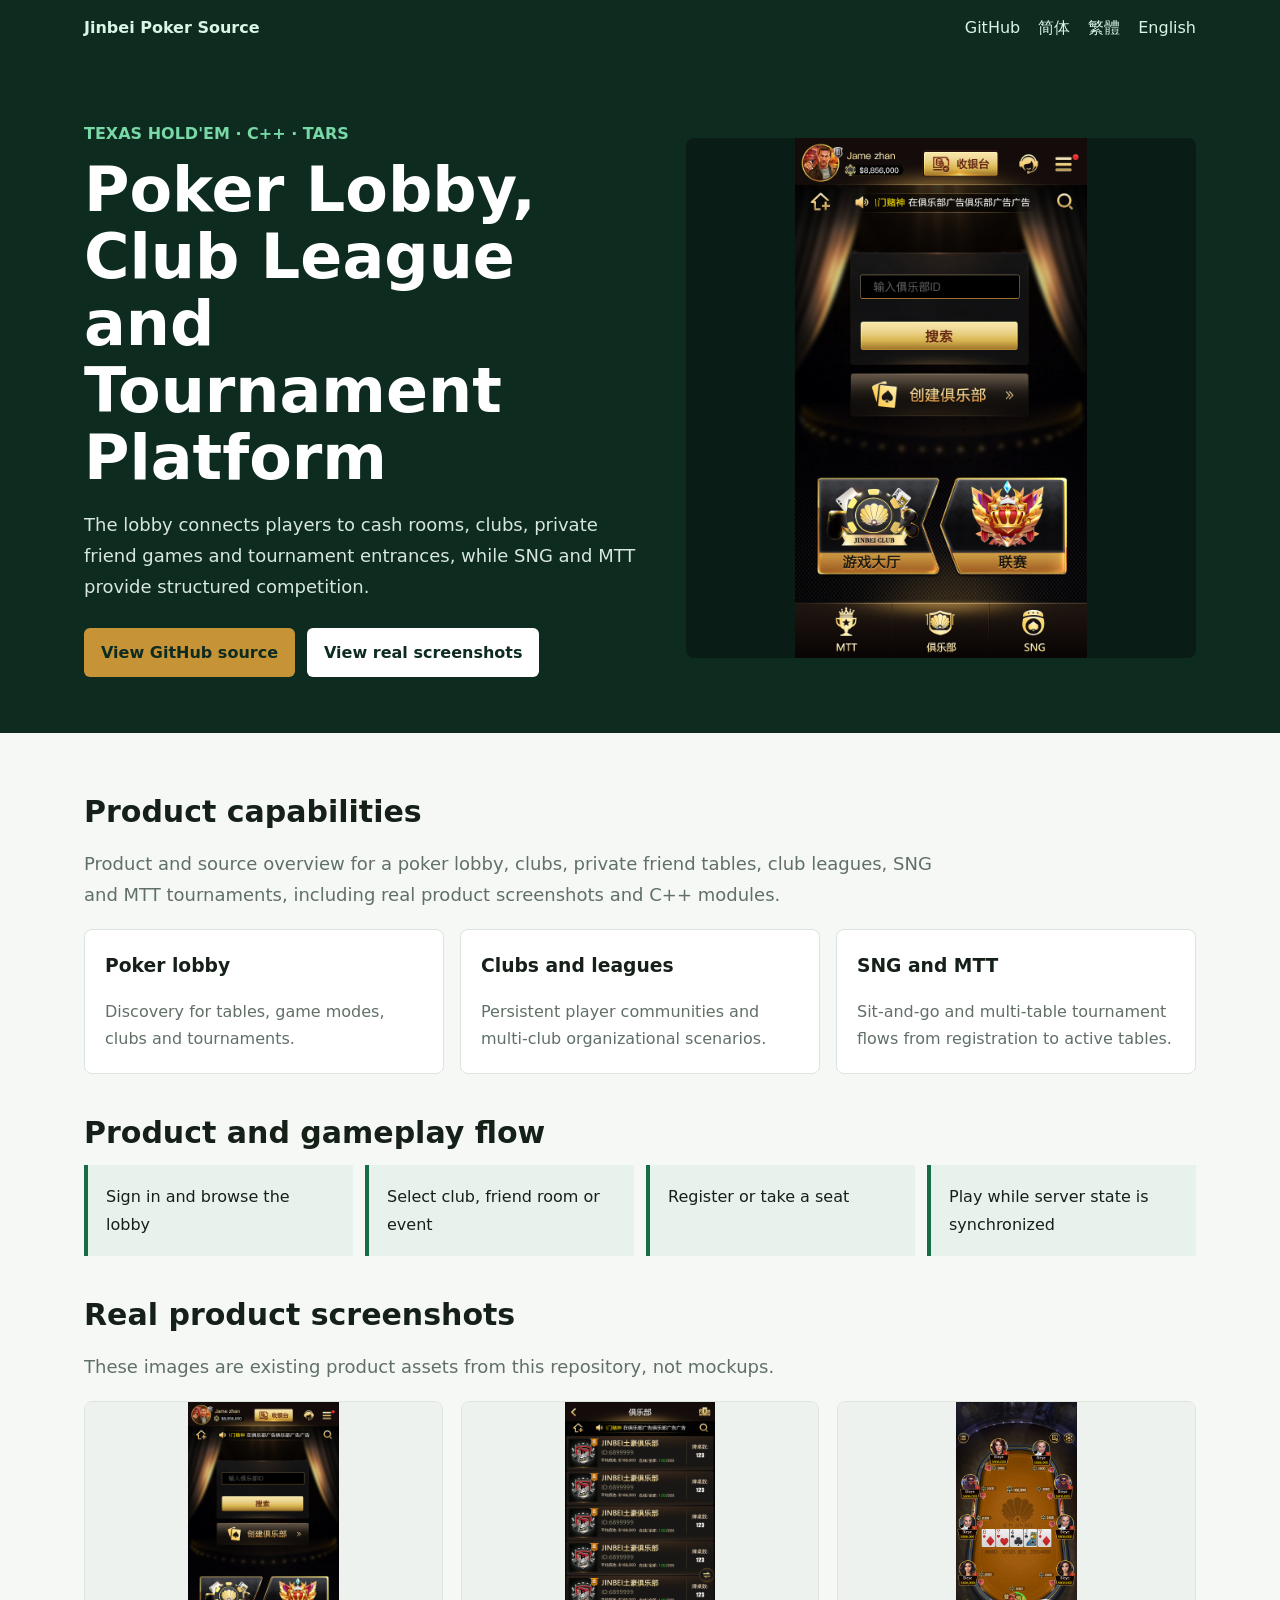
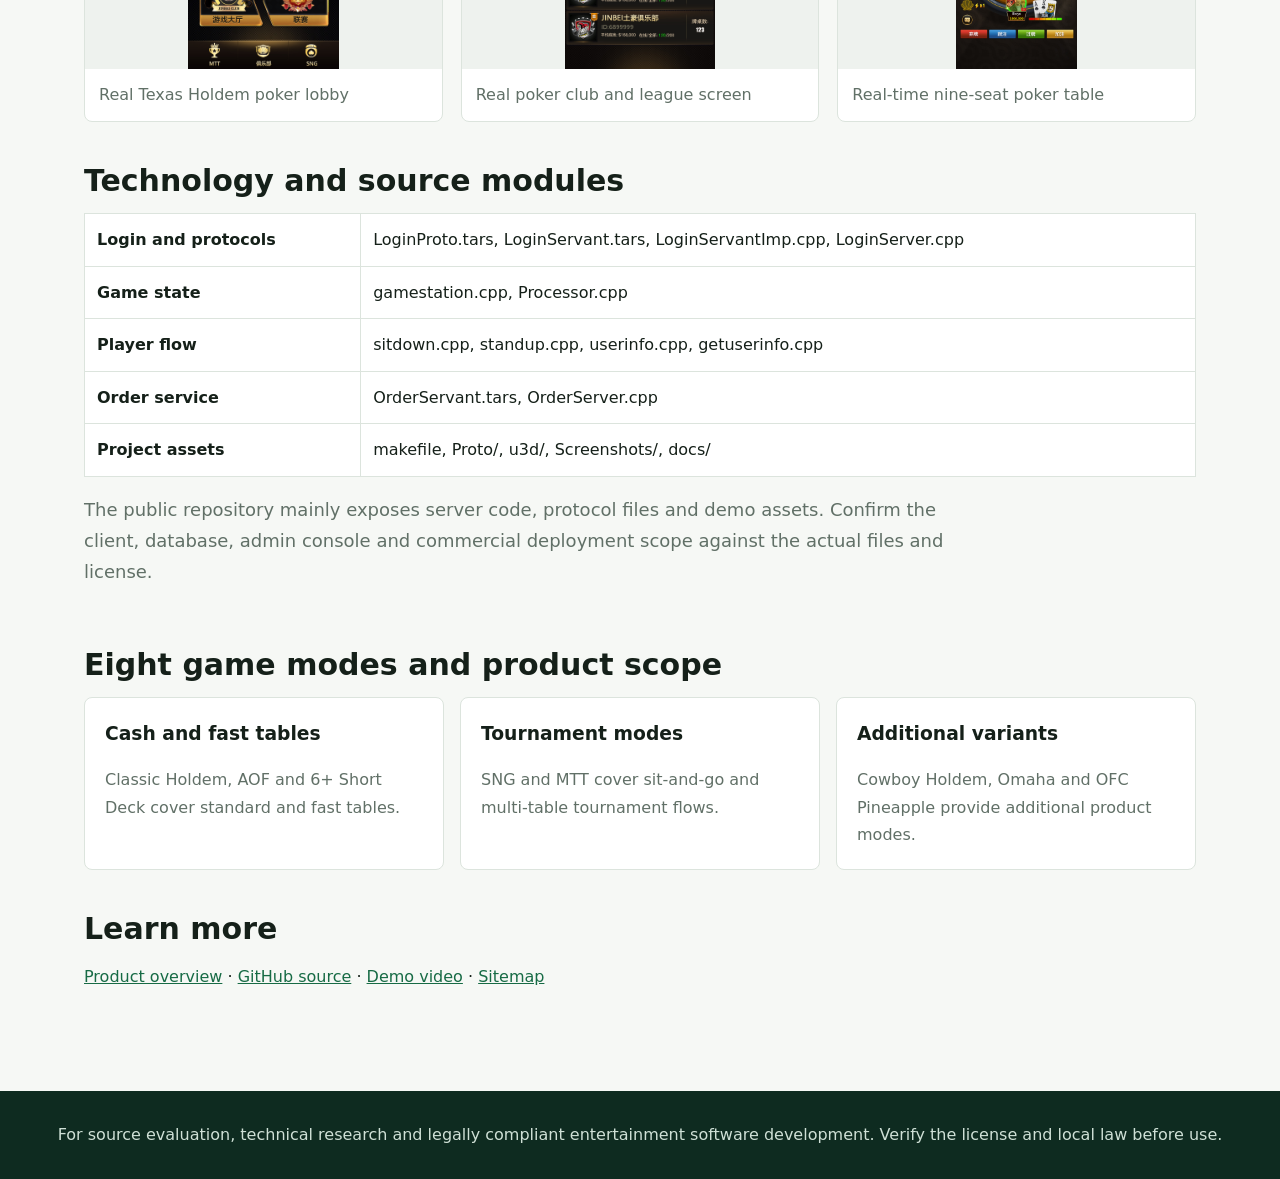
==== docs/en/poker-lobby-tournament-platform.html @ 3e7f1593 "Add files via upload" ====
<!doctype html><html lang="en"><head><meta charset="utf-8"><meta name="viewport" content="width=device-width,initial-scale=1"><title>Poker Lobby, Club League and Tournament Source Platform</title><meta name="description" content="Product and source overview for a poker lobby, clubs, private friend tables, club leagues, SNG and MTT tournaments, including real product screenshots and C++ modules."><link rel="canonical" href="https://masterai-top.github.io/Texas-Holdem-Poker-Game-Source-Code/en/poker-lobby-tournament-platform.html"><link rel="alternate" hreflang="zh-Hans" href="https://masterai-top.github.io/Texas-Holdem-Poker-Game-Source-Code/zh-cn/poker-lobby-source-code.html"><link rel="alternate" hreflang="zh-Hant" href="https://masterai-top.github.io/Texas-Holdem-Poker-Game-Source-Code/zh-tw/poker-lobby-source-code.html"><link rel="alternate" hreflang="en" href="https://masterai-top.github.io/Texas-Holdem-Poker-Game-Source-Code/en/poker-lobby-tournament-platform.html"><link rel="alternate" hreflang="x-default" href="https://masterai-top.github.io/Texas-Holdem-Poker-Game-Source-Code/"><meta property="og:type" content="website"><meta property="og:title" content="Poker Lobby, Club League and Tournament Source Platform"><meta property="og:description" content="Product and source overview for a poker lobby, clubs, private friend tables, club leagues, SNG and MTT tournaments, including real product screenshots and C++ modules."><meta property="og:image" content="https://masterai-top.github.io/Texas-Holdem-Poker-Game-Source-Code/Assets/Screenshots/dating.jpg"><link rel="stylesheet" href="../styles.css"><script type="application/ld+json">{"@context":"https://schema.org","@type":"TechArticle","headline":"Poker Lobby, Club League and Tournament Platform","description":"Product and source overview for a poker lobby, clubs, private friend tables, club leagues, SNG and MTT tournaments, including real product screenshots and C++ modules.","url":"https://masterai-top.github.io/Texas-Holdem-Poker-Game-Source-Code/en/poker-lobby-tournament-platform.html","image":["https://masterai-top.github.io/Texas-Holdem-Poker-Game-Source-Code/Assets/Screenshots/dating.jpg","https://masterai-top.github.io/Texas-Holdem-Poker-Game-Source-Code/Assets/Screenshots/julebu.jpg"],"about":{"@type":"SoftwareSourceCode","name":"Texas Hold'em Poker Game Source Code","codeRepository":"https://github.com/masterai-top/Texas-Holdem-Poker-Game-Source-Code","programmingLanguage":["C++","Unity"]}}</script></head><body>
<nav><div class="inner"><a class="brand" href="https://masterai-top.github.io/Texas-Holdem-Poker-Game-Source-Code/">Jinbei Poker Source</a><a href="https://github.com/masterai-top/Texas-Holdem-Poker-Game-Source-Code">GitHub</a><a href="https://masterai-top.github.io/Texas-Holdem-Poker-Game-Source-Code/zh-cn/texas-holdem-source-code.html">简体</a><a href="https://masterai-top.github.io/Texas-Holdem-Poker-Game-Source-Code/zh-tw/texas-holdem-source-code.html">繁體</a><a href="https://masterai-top.github.io/Texas-Holdem-Poker-Game-Source-Code/en/texas-holdem-source-code.html">English</a></div></nav>
<header class="hero"><div class="inner"><div><div class="eyebrow">TEXAS HOLD'EM · C++ · TARS</div><h1>Poker Lobby, Club League and Tournament Platform</h1><p>The lobby connects players to cash rooms, clubs, private friend games and tournament entrances, while SNG and MTT provide structured competition.</p><div class="actions"><a class="button primary" href="https://github.com/masterai-top/Texas-Holdem-Poker-Game-Source-Code">View GitHub source</a><a class="button" href="#screens">View real screenshots</a></div></div><img src="../Assets/Screenshots/dating.jpg" alt="Real Texas Holdem poker lobby"></div></header>
<main><section><h2>Product capabilities</h2><p class="lead">Product and source overview for a poker lobby, clubs, private friend tables, club leagues, SNG and MTT tournaments, including real product screenshots and C++ modules.</p><div class="grid"><article class='card'><h3>Poker lobby</h3><p>Discovery for tables, game modes, clubs and tournaments.</p></article>
<article class='card'><h3>Clubs and leagues</h3><p>Persistent player communities and multi-club organizational scenarios.</p></article>
<article class='card'><h3>SNG and MTT</h3><p>Sit-and-go and multi-table tournament flows from registration to active tables.</p></article></div></section><section><h2>Product and gameplay flow</h2><div class="flow"><div>Sign in and browse the lobby</div>
<div>Select club, friend room or event</div>
<div>Register or take a seat</div>
<div>Play while server state is synchronized</div></div></section><section id="screens"><h2>Real product screenshots</h2><p class="lead">These images are existing product assets from this repository, not mockups.</p><div class="shots"><figure><img src="../Assets/Screenshots/dating.jpg" alt="Real Texas Holdem poker lobby" loading="lazy"><figcaption>Real Texas Holdem poker lobby</figcaption></figure><figure><img src="../Assets/Screenshots/julebu.jpg" alt="Real poker club and league screen" loading="lazy"><figcaption>Real poker club and league screen</figcaption></figure><figure><img src="../Assets/Screenshots/9ren.jpg" alt="Texas Holdem 9 seat poker table" loading="lazy"><figcaption>Real-time nine-seat poker table</figcaption></figure></div></section><section><h2>Technology and source modules</h2><table><tbody><tr><th>Login and protocols</th><td>LoginProto.tars, LoginServant.tars, LoginServantImp.cpp, LoginServer.cpp</td></tr>
<tr><th>Game state</th><td>gamestation.cpp, Processor.cpp</td></tr>
<tr><th>Player flow</th><td>sitdown.cpp, standup.cpp, userinfo.cpp, getuserinfo.cpp</td></tr>
<tr><th>Order service</th><td>OrderServant.tars, OrderServer.cpp</td></tr>
<tr><th>Project assets</th><td>makefile, Proto/, u3d/, Screenshots/, docs/</td></tr></tbody></table><p class="lead">The public repository mainly exposes server code, protocol files and demo assets. Confirm the client, database, admin console and commercial deployment scope against the actual files and license.</p></section><section><h2>Eight game modes and product scope</h2><div class="grid"><article class="card"><h3>Cash and fast tables</h3><p>Classic Holdem, AOF and 6+ Short Deck cover standard and fast tables.</p></article><article class="card"><h3>Tournament modes</h3><p>SNG and MTT cover sit-and-go and multi-table tournament flows.</p></article><article class="card"><h3>Additional variants</h3><p>Cowboy Holdem, Omaha and OFC Pineapple provide additional product modes.</p></article></div></section><section><h2>Learn more</h2><p><a href="https://masterai-top.github.io/Texas-Holdem-Poker-Game-Source-Code/">Product overview</a> · <a href="https://github.com/masterai-top/Texas-Holdem-Poker-Game-Source-Code">GitHub source</a> · <a href="https://youtu.be/job2jRcSnl4?si=p3AjN6trak3jStfc">Demo video</a> · <a href="https://masterai-top.github.io/Texas-Holdem-Poker-Game-Source-Code/sitemap.xml">Sitemap</a></p></section></main><footer>For source evaluation, technical research and legally compliant entertainment software development. Verify the license and local law before use.</footer></body></html>
---- docs/styles.css ----
:root{--ink:#152019;--muted:#617067;--paper:#f6f8f5;--surface:#fff;--green:#176b45;--gold:#c69437;--line:#dce4dd;--dark:#0e2b20}*{box-sizing:border-box}html{scroll-behavior:smooth}body{margin:0;background:var(--paper);color:var(--ink);font:16px/1.72 system-ui,-apple-system,"Segoe UI","Microsoft YaHei",sans-serif}a{color:var(--green)}nav{background:var(--dark);color:#fff}nav .inner{max-width:1160px;margin:auto;padding:14px 24px;display:flex;gap:18px;align-items:center;flex-wrap:wrap}nav a{color:#d9f5e6;text-decoration:none}.brand{font-weight:800;margin-right:auto}.hero{background:var(--dark);color:#fff}.hero .inner{max-width:1160px;margin:auto;padding:64px 24px 56px;display:grid;grid-template-columns:1.05fr .95fr;gap:38px;align-items:center}.eyebrow{color:#78d8a6;font-weight:800}.hero h1{font-size:clamp(34px,5vw,62px);line-height:1.08;margin:10px 0 18px;letter-spacing:0}.hero p{color:#d7e7de;font-size:18px}.hero img{width:100%;max-height:520px;object-fit:contain;border-radius:8px;background:#091c15}.actions{display:flex;gap:12px;flex-wrap:wrap;margin-top:25px}.button{display:inline-block;padding:11px 17px;border-radius:6px;background:#fff;color:var(--dark);font-weight:800;text-decoration:none}.button.primary{background:var(--gold)}main{max-width:1160px;margin:auto;padding:40px 24px 64px}section{padding:20px 0}h2{font-size:30px;line-height:1.25;margin:0 0 14px}h3{margin:0 0 8px}.lead{font-size:18px;color:var(--muted);max-width:860px}.grid{display:grid;grid-template-columns:repeat(3,1fr);gap:16px}.card{background:var(--surface);border:1px solid var(--line);border-radius:8px;padding:20px}.card p{color:var(--muted);margin-bottom:0}.shots{display:grid;grid-template-columns:repeat(3,1fr);gap:18px}.shots figure{margin:0;background:#fff;border:1px solid var(--line);border-radius:8px;overflow:hidden}.shots img{display:block;width:100%;aspect-ratio:4/3;object-fit:contain;background:#eef2ee}.shots figcaption{padding:12px 14px;color:var(--muted)}.flow{display:grid;grid-template-columns:repeat(4,1fr);gap:12px;counter-reset:step}.flow div{background:#e8f2ec;padding:18px;border-left:4px solid var(--green)}table{width:100%;border-collapse:collapse;background:#fff}th,td{text-align:left;border:1px solid var(--line);padding:12px}footer{background:var(--dark);color:#cfe0d6;padding:30px 24px;text-align:center}@media(max-width:820px){.hero .inner,.grid,.shots,.flow{grid-template-columns:1fr}.hero .inner{padding-top:38px}.hero h1{font-size:36px}}
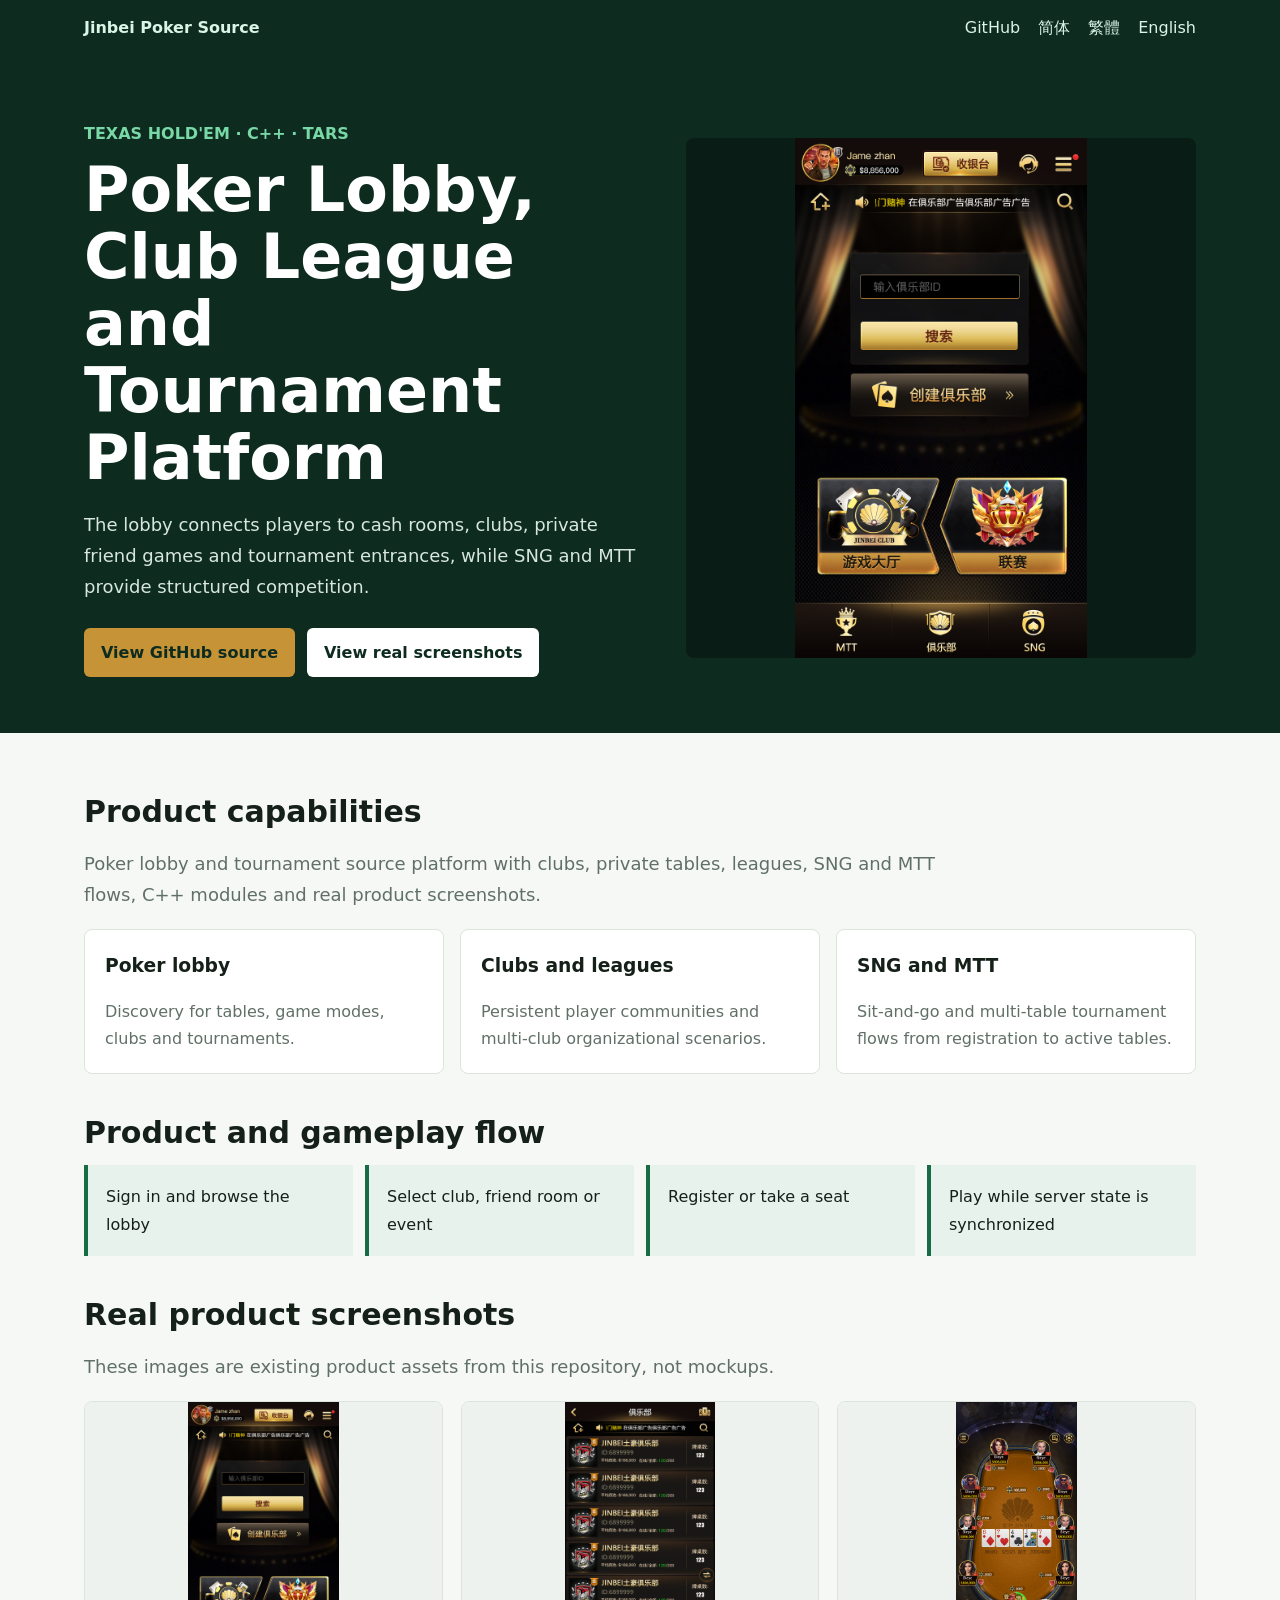
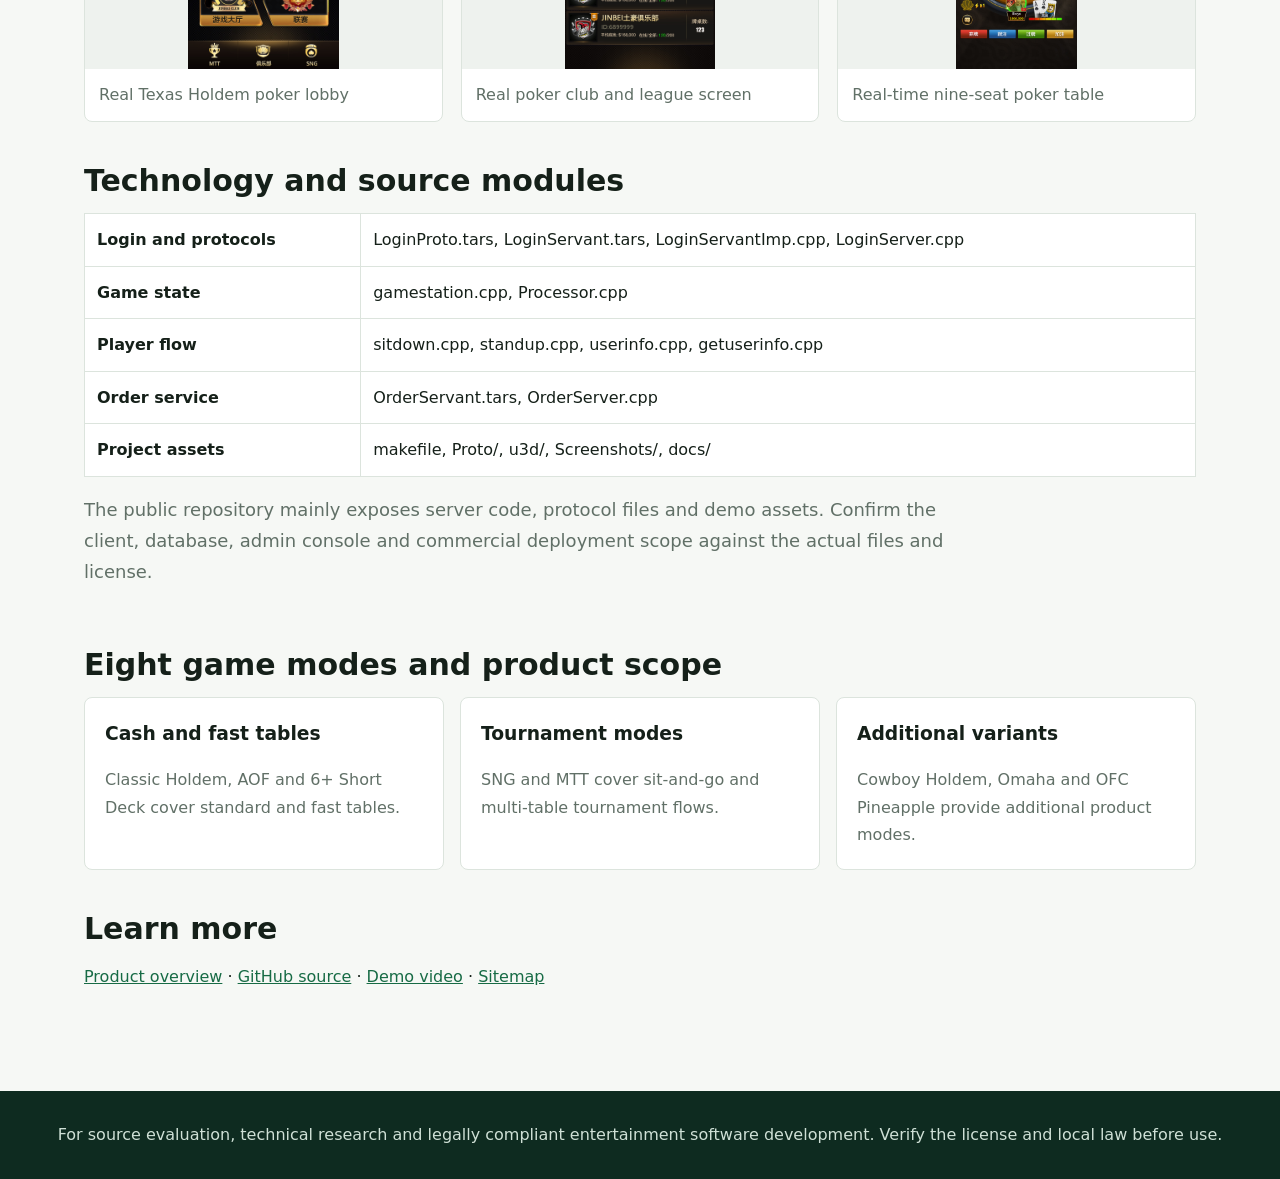
==== commit 7ba0fd03: "Add files via upload" ====
--- a/docs/en/poker-lobby-tournament-platform.html
+++ b/docs/en/poker-lobby-tournament-platform.html
@@ -1,7 +1,7 @@
-<!doctype html><html lang="en"><head><meta charset="utf-8"><meta name="viewport" content="width=device-width,initial-scale=1"><title>Poker Lobby, Club League and Tournament Source Platform</title><meta name="description" content="Product and source overview for a poker lobby, clubs, private friend tables, club leagues, SNG and MTT tournaments, including real product screenshots and C++ modules."><link rel="canonical" href="https://masterai-top.github.io/Texas-Holdem-Poker-Game-Source-Code/en/poker-lobby-tournament-platform.html"><link rel="alternate" hreflang="zh-Hans" href="https://masterai-top.github.io/Texas-Holdem-Poker-Game-Source-Code/zh-cn/poker-lobby-source-code.html"><link rel="alternate" hreflang="zh-Hant" href="https://masterai-top.github.io/Texas-Holdem-Poker-Game-Source-Code/zh-tw/poker-lobby-source-code.html"><link rel="alternate" hreflang="en" href="https://masterai-top.github.io/Texas-Holdem-Poker-Game-Source-Code/en/poker-lobby-tournament-platform.html"><link rel="alternate" hreflang="x-default" href="https://masterai-top.github.io/Texas-Holdem-Poker-Game-Source-Code/"><meta property="og:type" content="website"><meta property="og:title" content="Poker Lobby, Club League and Tournament Source Platform"><meta property="og:description" content="Product and source overview for a poker lobby, clubs, private friend tables, club leagues, SNG and MTT tournaments, including real product screenshots and C++ modules."><meta property="og:image" content="https://masterai-top.github.io/Texas-Holdem-Poker-Game-Source-Code/Assets/Screenshots/dating.jpg"><link rel="stylesheet" href="../styles.css"><script type="application/ld+json">{"@context":"https://schema.org","@type":"TechArticle","headline":"Poker Lobby, Club League and Tournament Platform","description":"Product and source overview for a poker lobby, clubs, private friend tables, club leagues, SNG and MTT tournaments, including real product screenshots and C++ modules.","url":"https://masterai-top.github.io/Texas-Holdem-Poker-Game-Source-Code/en/poker-lobby-tournament-platform.html","image":["https://masterai-top.github.io/Texas-Holdem-Poker-Game-Source-Code/Assets/Screenshots/dating.jpg","https://masterai-top.github.io/Texas-Holdem-Poker-Game-Source-Code/Assets/Screenshots/julebu.jpg"],"about":{"@type":"SoftwareSourceCode","name":"Texas Hold'em Poker Game Source Code","codeRepository":"https://github.com/masterai-top/Texas-Holdem-Poker-Game-Source-Code","programmingLanguage":["C++","Unity"]}}</script></head><body>
+<!doctype html><html lang="en"><head><meta charset="utf-8"><meta name="viewport" content="width=device-width,initial-scale=1"><title>Poker Lobby, Club League and Tournament Source Platform</title><meta name="description" content="Poker lobby and tournament source platform with clubs, private tables, leagues, SNG and MTT flows, C++ modules and real product screenshots."><link rel="canonical" href="https://masterai-top.github.io/Texas-Holdem-Poker-Game-Source-Code/en/poker-lobby-tournament-platform.html"><link rel="alternate" hreflang="zh-Hans" href="https://masterai-top.github.io/Texas-Holdem-Poker-Game-Source-Code/zh-cn/poker-lobby-source-code.html"><link rel="alternate" hreflang="zh-Hant" href="https://masterai-top.github.io/Texas-Holdem-Poker-Game-Source-Code/zh-tw/poker-lobby-source-code.html"><link rel="alternate" hreflang="en" href="https://masterai-top.github.io/Texas-Holdem-Poker-Game-Source-Code/en/poker-lobby-tournament-platform.html"><link rel="alternate" hreflang="x-default" href="https://masterai-top.github.io/Texas-Holdem-Poker-Game-Source-Code/"><meta property="og:type" content="website"><meta property="og:title" content="Poker Lobby, Club League and Tournament Source Platform"><meta property="og:description" content="Poker lobby and tournament source platform with clubs, private tables, leagues, SNG and MTT flows, C++ modules and real product screenshots."><meta property="og:image" content="https://masterai-top.github.io/Texas-Holdem-Poker-Game-Source-Code/Assets/Screenshots/dating.jpg"><link rel="stylesheet" href="../styles.css"><script type="application/ld+json">{"@context":"https://schema.org","@type":"TechArticle","headline":"Poker Lobby, Club League and Tournament Platform","description":"Poker lobby and tournament source platform with clubs, private tables, leagues, SNG and MTT flows, C++ modules and real product screenshots.","url":"https://masterai-top.github.io/Texas-Holdem-Poker-Game-Source-Code/en/poker-lobby-tournament-platform.html","image":["https://masterai-top.github.io/Texas-Holdem-Poker-Game-Source-Code/Assets/Screenshots/dating.jpg","https://masterai-top.github.io/Texas-Holdem-Poker-Game-Source-Code/Assets/Screenshots/julebu.jpg"],"about":{"@type":"SoftwareSourceCode","name":"Texas Hold'em Poker Game Source Code","codeRepository":"https://github.com/masterai-top/Texas-Holdem-Poker-Game-Source-Code","programmingLanguage":["C++","Unity"]}}</script></head><body>
 <nav><div class="inner"><a class="brand" href="https://masterai-top.github.io/Texas-Holdem-Poker-Game-Source-Code/">Jinbei Poker Source</a><a href="https://github.com/masterai-top/Texas-Holdem-Poker-Game-Source-Code">GitHub</a><a href="https://masterai-top.github.io/Texas-Holdem-Poker-Game-Source-Code/zh-cn/texas-holdem-source-code.html">简体</a><a href="https://masterai-top.github.io/Texas-Holdem-Poker-Game-Source-Code/zh-tw/texas-holdem-source-code.html">繁體</a><a href="https://masterai-top.github.io/Texas-Holdem-Poker-Game-Source-Code/en/texas-holdem-source-code.html">English</a></div></nav>
 <header class="hero"><div class="inner"><div><div class="eyebrow">TEXAS HOLD'EM · C++ · TARS</div><h1>Poker Lobby, Club League and Tournament Platform</h1><p>The lobby connects players to cash rooms, clubs, private friend games and tournament entrances, while SNG and MTT provide structured competition.</p><div class="actions"><a class="button primary" href="https://github.com/masterai-top/Texas-Holdem-Poker-Game-Source-Code">View GitHub source</a><a class="button" href="#screens">View real screenshots</a></div></div><img src="../Assets/Screenshots/dating.jpg" alt="Real Texas Holdem poker lobby"></div></header>
-<main><section><h2>Product capabilities</h2><p class="lead">Product and source overview for a poker lobby, clubs, private friend tables, club leagues, SNG and MTT tournaments, including real product screenshots and C++ modules.</p><div class="grid"><article class='card'><h3>Poker lobby</h3><p>Discovery for tables, game modes, clubs and tournaments.</p></article>
+<main><section><h2>Product capabilities</h2><p class="lead">Poker lobby and tournament source platform with clubs, private tables, leagues, SNG and MTT flows, C++ modules and real product screenshots.</p><div class="grid"><article class='card'><h3>Poker lobby</h3><p>Discovery for tables, game modes, clubs and tournaments.</p></article>
 <article class='card'><h3>Clubs and leagues</h3><p>Persistent player communities and multi-club organizational scenarios.</p></article>
 <article class='card'><h3>SNG and MTT</h3><p>Sit-and-go and multi-table tournament flows from registration to active tables.</p></article></div></section><section><h2>Product and gameplay flow</h2><div class="flow"><div>Sign in and browse the lobby</div>
 <div>Select club, friend room or event</div>
@@ -11,3 +11,4 @@
 <tr><th>Player flow</th><td>sitdown.cpp, standup.cpp, userinfo.cpp, getuserinfo.cpp</td></tr>
 <tr><th>Order service</th><td>OrderServant.tars, OrderServer.cpp</td></tr>
 <tr><th>Project assets</th><td>makefile, Proto/, u3d/, Screenshots/, docs/</td></tr></tbody></table><p class="lead">The public repository mainly exposes server code, protocol files and demo assets. Confirm the client, database, admin console and commercial deployment scope against the actual files and license.</p></section><section><h2>Eight game modes and product scope</h2><div class="grid"><article class="card"><h3>Cash and fast tables</h3><p>Classic Holdem, AOF and 6+ Short Deck cover standard and fast tables.</p></article><article class="card"><h3>Tournament modes</h3><p>SNG and MTT cover sit-and-go and multi-table tournament flows.</p></article><article class="card"><h3>Additional variants</h3><p>Cowboy Holdem, Omaha and OFC Pineapple provide additional product modes.</p></article></div></section><section><h2>Learn more</h2><p><a href="https://masterai-top.github.io/Texas-Holdem-Poker-Game-Source-Code/">Product overview</a> · <a href="https://github.com/masterai-top/Texas-Holdem-Poker-Game-Source-Code">GitHub source</a> · <a href="https://youtu.be/job2jRcSnl4?si=p3AjN6trak3jStfc">Demo video</a> · <a href="https://masterai-top.github.io/Texas-Holdem-Poker-Game-Source-Code/sitemap.xml">Sitemap</a></p></section></main><footer>For source evaluation, technical research and legally compliant entertainment software development. Verify the license and local law before use.</footer></body></html>
+
